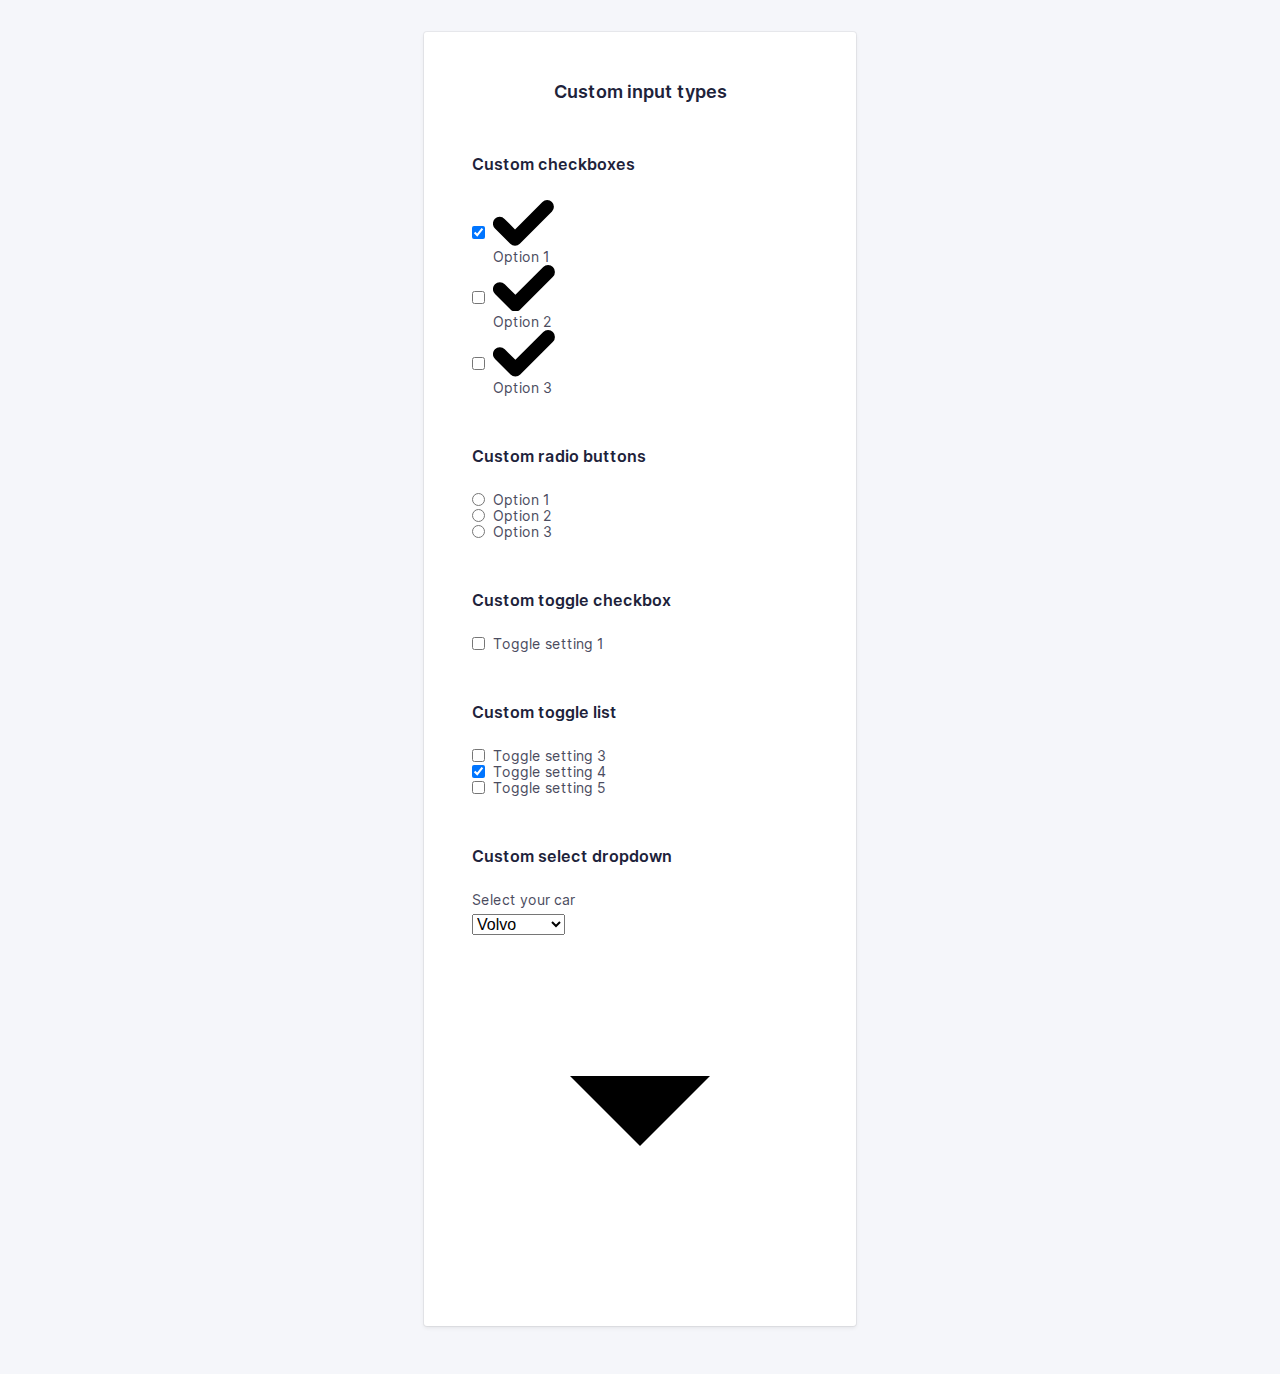
==== inputs.html @ 2630c8b0 "Initial commit" ====
<!doctype html>
<html lang="en">
    <head>
        <meta charset="utf-8">
        <meta http-equiv="x-ua-compatible" content="ie=edge">
        <title>Blockport - Custom input types</title>
        <meta name="description" content="This is my HTML5 boilerplate.">
        <meta name="viewport" content="width=device-width, initial-scale=1.0">
        <meta name="msapplication-TileColor" content="#3385FF">
        <meta name="theme-color" content="#3385FF">

        <link rel="apple-touch-icon" sizes="180x180" href="apple-touch-icon.png">
        <link rel="icon" type="image/png" sizes="32x32" href="favicon-32x32.png">
        <link rel="icon" type="image/png" sizes="16x16" href="favicon-16x16.png">
        <link rel="manifest" href="site.webmanifest">
        <link rel="mask-icon" href="safari-pinned-tab.svg" color="#3385FF">

        <link rel="stylesheet" href="css/normalize.css">
        <link rel="stylesheet" href="css/screen.css">
        <script type="text/javascript">
            function togglePassword() {
                var passwordInput = document.querySelector(".js-password-input");

                if (passwordInput.type === "password") {
                    passwordInput.type = "text";
                } else {
                    passwordInput.type = "password";
                }
            }
        </script>
    </head>
    <body>
        <section class="o-row o-row--lg o-row--login o-row--beta">
            <div class="o-container u-max-width-xs">
                <form class="c-card" action="#">
                    <div class="c-card__body">
                        <h2 class="c-card__title">
                            Custom input types
                        </h2>
                        <div class="o-section">
                            <!-- Custom checkboxes -->
                            <h5>
                                Custom checkboxes
                            </h5>
                            <ul class="o-list c-option-list">
                                <li class="c-form-field c-form-field--option c-option-list__item">
                                    <input class="c-option c-option--hidden" type="checkbox" id="checkbox1" checked>
                                    <label class="c-label c-label--option c-custom-option" for="checkbox1">
                                        <span class="c-custom-option__fake-input c-custom-option__fake-input--checkbox">
                                            <svg class="c-custom-option__symbol" xmlns="http://www.w3.org/2000/svg" viewBox="0 0 9 6.75">
                                                <path d="M4.75,9.5a1,1,0,0,1-.707-.293l-2.25-2.25A1,1,0,1,1,3.207,5.543L4.75,7.086,8.793,3.043a1,1,0,0,1,1.414,1.414l-4.75,4.75A1,1,0,0,1,4.75,9.5" transform="translate(-1.5 -2.75)"/>
                                            </svg>
                                        </span>
                                        Option 1
                                    </label>
                                </li>
                                <li class="c-form-field c-form-field--option c-option-list__item">
                                    <input class="c-option c-option--hidden" type="checkbox" id="checkbox2">
                                    <label class="c-label c-label--option c-custom-option" for="checkbox2">
                                        <span class="c-custom-option__fake-input c-custom-option__fake-input--checkbox">
                                            <svg class="c-custom-option__symbol" xmlns="http://www.w3.org/2000/svg" viewBox="0 0 9 6.75">
                                                <path d="M4.75,9.5a1,1,0,0,1-.707-.293l-2.25-2.25A1,1,0,1,1,3.207,5.543L4.75,7.086,8.793,3.043a1,1,0,0,1,1.414,1.414l-4.75,4.75A1,1,0,0,1,4.75,9.5" transform="translate(-1.5 -2.75)"/>
                                            </svg>
                                        </span>
                                        Option 2
                                    </label>
                                </li>
                                <li class="c-form-field c-form-field--option c-option-list__item">
                                    <input class="c-option c-option--hidden" type="checkbox" id="checkbox3">
                                    <label class="c-label c-label--option c-custom-option" for="checkbox3">
                                        <span class="c-custom-option__fake-input c-custom-option__fake-input--checkbox">
                                            <svg class="c-custom-option__symbol" xmlns="http://www.w3.org/2000/svg" viewBox="0 0 9 6.75">
                                                <path d="M4.75,9.5a1,1,0,0,1-.707-.293l-2.25-2.25A1,1,0,1,1,3.207,5.543L4.75,7.086,8.793,3.043a1,1,0,0,1,1.414,1.414l-4.75,4.75A1,1,0,0,1,4.75,9.5" transform="translate(-1.5 -2.75)"/>
                                            </svg>
                                        </span>
                                        Option 3
                                    </label>
                                </li>
                            </ul>
                        </div>
                        <div class="o-section">
                            <!-- Custom radio buttons -->
                            <h5>
                                Custom radio buttons
                            </h5>
                            <ul class="o-list c-option-list">
                                <li class="c-form-field c-form-field--option c-option-list__item">
                                    <input class="c-option c-option--hidden" type="radio" name="radios" id="radio1">
                                    <label class="c-label c-label--option c-custom-option" for="radio1">
                                        <span class="c-custom-option__fake-input c-custom-option__fake-input--radio">
                                            <span class="c-custom-option__symbol"></span>
                                        </span>
                                        Option 1
                                    </label>
                                </li>
                                <li class="c-form-field c-form-field--option c-option-list__item">
                                    <input class="c-option c-option--hidden" type="radio" name="radios" id="radio2">
                                    <label class="c-label c-label--option c-custom-option" for="radio2">
                                        <span class="c-custom-option__fake-input c-custom-option__fake-input--radio">
                                            <span class="c-custom-option__symbol"></span>
                                        </span>
                                        Option 2
                                    </label>
                                </li>
                                <li class="c-form-field c-form-field--option c-option-list__item">
                                    <input class="c-option c-option--hidden" type="radio" name="radios" id="radio3">
                                    <label class="c-label c-label--option c-custom-option" for="radio3">
                                        <span class="c-custom-option__fake-input c-custom-option__fake-input--radio">
                                            <span class="c-custom-option__symbol"></span>
                                        </span>
                                        Option 3
                                    </label>
                                </li>
                            </ul>
                        </div>
                        <div class="o-section">
                            <!-- Custom toggle checkboxes -->
                            <h5>
                                Custom toggle checkbox
                            </h5>
                            <p class="c-form-field c-form-field--option">
                                <input class="c-option c-option--hidden" type="checkbox" id="toggle1">
                                <label class="c-label c-label--option c-custom-toggle" for="toggle1">
                                    <span class="c-custom-toggle__fake-input">
                                    </span>
                                    Toggle setting 1
                                </label>
                            </p>
                        </div>
                        <div class="o-section">
                            <h5>
                                Custom toggle list
                            </h5>
                            <ul class="o-list c-toggle-list">
                                <li class="c-form-field c-form-field--option c-toggle-list__item">
                                    <input class="c-option c-option--hidden" type="checkbox" id="toggle3">
                                    <label class="c-label c-label--option c-custom-toggle c-custom-toggle--inverted" for="toggle3">
                                        <span class="c-custom-toggle__fake-input">
                                        </span>
                                        Toggle setting 3
                                    </label>
                                </li>
                                <li class="c-form-field c-form-field--option c-toggle-list__item">
                                    <input class="c-option c-option--hidden" type="checkbox" id="toggle4" checked>
                                    <label class="c-label c-label--option c-custom-toggle c-custom-toggle--inverted" for="toggle4">
                                        <span class="c-custom-toggle__fake-input">
                                        </span>
                                        Toggle setting 4
                                    </label>
                                </li>
                                <li class="c-form-field c-form-field--option c-toggle-list__item">
                                    <input class="c-option c-option--hidden" type="checkbox" id="toggle5">
                                    <label class="c-label c-label--option c-custom-toggle c-custom-toggle--inverted" for="toggle5">
                                        <span class="c-custom-toggle__fake-input">
                                        </span>
                                        Toggle setting 5
                                    </label>
                                </li>
                            </ul>
                        </div>
                        <div class="o-section">
                            <!-- Custom select -->
                            <h5>
                                Custom select dropdown
                            </h5>
                            <p class="c-form-field">
                                <label class="c-label" for="select1">
                                    Select your car
                                </label>
                                <span class="c-custom-select">
                                    <select class="c-custom-select__input" class="" name="select1" id="select1">
                                        <option value="volvo">Volvo</option>
                                        <option value="saab">Saab</option>
                                        <option value="mercedes">Mercedes</option>
                                        <option value="audi">Audi</option>
                                    </select>
                                    <svg class="c-custom-select__symbol" xmlns="http://www.w3.org/2000/svg" viewBox="0 0 24 24">
                                        <path d="M7,10l5,5,5-5Z"/>
                                    </svg>
                                </span>
                            </p>
                        </div>
                    </div>
                </form>
            </div>
        </section>
    </body>
</html>
---- css/screen.css ----
/*------------------------------------*\
#FONTS
\*------------------------------------*/

@font-face {
    font-family: "Inter Web";
    font-weight: 400;
    src: url("../fonts/Inter-Regular.woff2") format("woff2")
}

@font-face {
    font-family: "Inter Web";
    font-weight: 600;
    src: url("../fonts/Inter-SemiBold.woff2") format("woff2")
}

/*------------------------------------*\
#Variables
\*------------------------------------*/

:root {
    /* colors */
    --global-color-alpha-h: 216deg;
    --global-color-alpha-s: 100%;
    --global-color-alpha-l: 60%;
    --global-color-alpha-hsl: var(--global-color-alpha-h) var(--global-color-alpha-s) var(--global-color-alpha-l);
    --global-color-alpha: hsl(var(--global-color-alpha-hsl));
    --global-color-alpha-light: hsl(var(--global-color-alpha-h) 100% 65%);
    --global-color-alpha-dark: hsl(var(--global-color-alpha-h) 80% 55%);
    --global-color-alpha-x-dark: hsl(var(--global-color-alpha-h) 65% 35%);
    --global-color-alpha-transparent: hsl(var(--global-color-alpha-hsl) / .75);
    --global-color-alpha-x-transparent: hsl(var(--global-color-alpha-hsl) / .3);

    --global-color-neutral-xxxx-light: #F5F6FA;
    --global-color-neutral-xxx-light: #E2E3E7;
    --global-color-neutral-xx-light: #caccd4;
    --global-color-neutral-x-light: #b5b6c0;
    --global-color-neutral-light: #a0a1ad;
    --global-color-neutral: #8b8c9a;
    --global-color-neutral-dark: #757787;
    --global-color-neutral-x-dark: #606274;
    --global-color-neutral-xx-dark: #4b4c60;
    --global-color-neutral-xxx-dark: #35374d;
    --global-color-neutral-xxxx-dark: #20223a;

    /* border stuff */
    --global-borderRadius: 3px;
    --global-borderWidth: 1px;

    /* transitions */
    --global-transitionTiming-alpha: .1s ease-out;

    /* Baseline settings */
    --global-baseline: 8px;
    --global-whitespace: calc(var(--global-baseline) * 3);
    /* = 24px */

    --global-whitespace-xs: calc(var(--global-baseline) / 2);
    /* = 4px */
    --global-whitespace-sm: calc(var(--global-baseline) * 1);
    /*  = 8px */
    --global-whitespace-md: calc(var(--global-baseline) * 2);
    /*  = 16px */
    --global-whitespace-lg: calc(var(--global-baseline) * 4);
    /*  = 32px */
    --global-whitespace-xl: calc(var(--global-whitespace) * 2);
    /*  = 48px */
    --global-whitespace-xxl: calc(var(--global-whitespace) * 3);
    /*  = 72px */
}

/*------------------------------------*\
#GENERIC
\*------------------------------------*/

/*
    Generic: Page
    ---
    Global page styles + universal box-sizing:
*/

html {
    line-height: 1.5;
    font-family: "Inter Web", Helvetica, arial, sans-serif;
    color: var(--global-color-neutral-xxxx-dark);
    background-color: var(--global-color-neutral-xxxx-light);
    box-sizing: border-box;
    -webkit-font-smoothing: antialiased;
    -moz-osx-font-smoothing: grayscale;
}

*,
*:before,
*:after {
    box-sizing: inherit;
}

/*
* Remove text-shadow in selection highlight:
* https://twitter.com/miketaylr/status/12228805301
*
* Customize the background color to match your design.
*/

::selection {
    background: var(--global-color-alpha);
    color: white;
    text-shadow: none;
}

/*------------------------------------*\
#Elements
\*------------------------------------*/

/*
Elements: Images
---
Default markup for images to make them responsive
*/

img {
    max-width: 100%;
    vertical-align: top;
}

/*
    Elements: typography
    ---
    Default markup for typographic elements
*/

h1,
h2,
h3 {
    font-weight: 700;
}

h1 {
    font-size: 36px;
    line-height: calc(var(--global-baseline) * 6);
    margin: 0 0 var(--global-whitespace);
}

h2 {
    font-size: 32px;
    line-height: calc(var(--global-baseline) * 5);
    margin: 0 0 var(--global-whitespace);
}

h3 {
    font-size: 26px;
    line-height: calc(var(--global-baseline) * 4);
    margin: 0 0 var(--global-whitespace);
}

h4,
h5,
h6 {
    font-size: 16px;
    font-weight: 600;
    line-height: calc(var(--global-baseline) * 3);
    margin: 0 0 var(--global-whitespace);
}

p,
ol,
ul,
dl,
table,
address,
figure {
    margin: 0 0 var(--global-whitespace);
}

ul,
ol {
    padding-left: var(--global-whitespace);
}

li ul,
li ol {
    margin-bottom: 0;
}

blockquote {
    font-style: normal;
    font-size: 23px;
    line-height: calc(var(--global-baseline) * 6);
    margin: 0 0 var(--global-whitespace);
}

blockquote * {
    font-size: inherit;
    line-height: inherit;
}

figcaption {
    font-weight: 400;
    font-size: 12px;
    line-height: calc(var(--global-baseline) * 2);
    margin-top: var(--global-whitespace-xxs);
}

hr {
    border: 0;
    height: var(--global-borderWidth);
    background: LightGrey;
    margin: 0 0 var(--global-whitespace);
}

a,
a:visited {
    transition: all var(--global-transitionTiming-alpha);
    color: var(--global-color-alpha);
    outline-color: var(--global-link-BoxShadowColor);
    outline-width: medium;
    outline-offset: 2px;
}

a:hover,
a:focus {
    color: var(--global-color-alpha-light);
}

a:active {
    color: var(--global-color-alpha-dark);
}

label,
input {
    display: block;
}

input::placeholder {
    color: var(--global-color-neutral-x-light);
}

/*------------------------------------*\
#OBJECTS
\*------------------------------------*/

/*
    Objects: Row
    ---
    Creates a horizontal row that stretches the viewport and adds padding around children
*/

.o-row {
    display: flow-root;
    position: relative;
    padding: var(--global-whitespace) var(--global-whitespace) 0;
}

.o-row--login {
    min-height: 100vh;
    display: flex;
    align-items: center;
}

/* size modifiers */

.o-row--lg {
    padding-top: var(--global-whitespace-lg);
    padding-bottom: var(--global-whitespace);
}

@media (min-width: 768px) {
    .o-row {
        padding-left: var(--global-whitespace-lg);
        padding-right: var(--global-whitespace-lg);
    }
}

/*
    Objects: Container
    ---
    Creates a horizontal container that sets de global max-width
*/

.o-container {
    margin-left: auto;
    margin-right: auto;
    max-width: 79.5em;
    /* 79.5 * 16px = 1272 */
    width: 100%;
}

/*
    Objects: section
    ---
    Creates vertical whitespace between adjacent sections inside a row
*/

.o-section {
    display: flow-root;
    position: relative;
}

.o-section+.o-section {
    padding-top: var(--global-whitespace);
}

@media (min-width: 768px) {

    .o-section--lg+.o-section--lg,
    .o-section--xl+.o-section--xl {
        padding-top: var(--global-whitespace-lg);
    }
}

@media (min-width: 992px) {
    .o-section--xl+.o-section--xl {
        padding-top: var(--global-whitespace-xxl);
    }
}

/*
    Objects: Layout
    ---
    The layout object provides us with a column-style layout system. This object
    contains the basic structural elements, but classes should be complemented
    with width utilities
*/

.o-layout {
    display: flex;
    flex-wrap: wrap;
}

.o-layout__item {
    width: 100%;
}

/* gutter modifiers, these affect o-layout__item too */

.o-layout--gutter {
    margin: 0 -12px;
}

.o-layout--gutter>.o-layout__item {
    padding: 0 12px;
}

.o-layout--gutter-sm {
    margin: 0 -6px;
}

.o-layout--gutter-sm>.o-layout__item {
    padding: 0 6px;
}

.o-layout--gutter-lg {
    margin: 0 calc(var(--global-whitespace) * -1);
}

.o-layout--gutter-lg>.o-layout__item {
    padding: 0 var(--global-whitespace);
}

.o-layout--gutter-xl {
    margin: 0 calc(var(--global-whitespace-lg) * -1);
}

.o-layout--gutter-xl>.o-layout__item {
    padding: 0 var(--global-whitespace-lg);
}

/* reverse horizontal row modifier */

.o-layout--row-reverse {
    flex-direction: row-reverse;
}

/* Horizontal alignment modifiers*/

.o-layout--justify-start {
    justify-content: flex-start;
}

.o-layout--justify-end {
    justify-content: flex-end;
}

.o-layout--justify-center {
    justify-content: center;
}

.o-layout--justify-space-around {
    justify-content: space-around;
}

.o-layout--justify-space-evenly {
    justify-content: space-evenly;
}

.o-layout--justify-space-between {
    justify-content: space-between;
}

/* Vertical alignment modifiers */

.o-layout--align-start {
    align-items: flex-start;
}

.o-layout--align-end {
    align-items: flex-end;
}

.o-layout--align-center {
    align-items: center;
}

.o-layout--align-baseline {
    align-items: baseline;
}

/* Vertical alignment modifiers that only work if there is one than one flex item */

.o-layout--align-content-start {
    align-content: start;
}

.o-layout--align-content-end {
    align-content: end;
}

.o-layout--align-content-center {
    align-content: center;
}

.o-layout--align-content-space-around {
    align-content: space-around;
}

.o-layout--align-content-space-between {
    align-content: space-between;
}

/*
    Objects: List
    ---
    Small reusable object to remove default list styling from lists
*/

.o-list {
    list-style: none;
    padding: 0;
}

/*
    Object: Button reset
    ---
    Small button reset object
*/

.o-button-reset {
    border: none;
    margin: 0;
    padding: 0;
    width: auto;
    overflow: visible;
    background: transparent;

    /* inherit font & color from ancestor */
    color: inherit;
    font: inherit;

    /* Normalize `line-height`. Cannot be changed from `normal` in Firefox 4+. */
    line-height: normal;

    /* Corrects font smoothing for webkit */
    -webkit-font-smoothing: inherit;
    -moz-osx-font-smoothing: inherit;

    /* Corrects inability to style clickable `input` types in iOS */
    -webkit-appearance: none;
}

/*
    Object: Hide accessible
    ---
    Accessibly hide any element
*/

.o-hide-accessible {
    position: absolute;
    width: 1px;
    height: 1px;
    padding: 0;
    margin: -1px;
    overflow: hidden;
    clip: rect(0, 0, 0, 0);
    border: 0;
}

/*------------------------------------*\
#COMPONENTS
\*------------------------------------*/

/*
    Component: Logo
    ---
    Website main logo
*/

.c-logo {
    height: var(--global-whitespace);
    display: flex;
    align-items: center;
    justify-content: center;
    margin-bottom: var(--global-whitespace-xl);
}

.c-logo__symbol {
    height: 100%;
}

.c-logo__path--1 {
    fill: var(--global-color-neutral-xxxx-dark);
}

.c-logo__path--2 {
    fill: var(--global-color-alpha);
}

.c-logo__path--3 {
    fill: var(--global-color-alpha-x-dark);
}

/*
    Component: Card
    ---
    Card with box shadow
*/

.c-card {
    background-color: White;
    margin-bottom: var(--global-whitespace);
    border-radius: var(--global-borderRadius);
    box-shadow: 0 0 0 var(--global-borderWidth) rgba(0, 0, 0, 0.05), 0 2px 4px rgba(0, 0, 0, .075);
    overflow: hidden;
}

/* Add padding to child for more flexibility */
.c-card__body,
.c-card__footer {
    padding: var(--global-whitespace);
}

.c-card__footer {
    text-align: center;
    border-top: var(--global-borderWidth) solid var(--global-color-neutral-xxx-light);
}

.c-card__title {
    text-align: center;
    font-size: 18px;
    line-height: calc(var(--global-baseline) * 3);
    font-weight: 600;
}

/* This allows c-card__body and __footer to have equal padding everywhere */

.c-card__body>*:last-child,
.c-card__footer>*:last-child,
.c-card__body>*:last-child>*:last-child,
.c-card__footer>*:last-child>*:last-child {
    margin-bottom: 0;
}

@media (min-width: 27em) {
    .c-card__body {
        padding: var(--global-whitespace-xl);
    }

    .c-card__title {
        margin-bottom: var(--global-whitespace-xl);
    }
}

/*
    Component: Forms
    ---
    Everything form related here
*/

.c-form-field--option {
    display: flex;
    align-items: center;
}

/*
    Component: Input
    ---
    Class to put on all input="text" like form inputs
*/

.c-input {
    -webkit-appearance: none;
    -moz-appearance: none;
    appearance: none;
    width: 100%;
    border: var(--global-borderWidth) solid var(--global-color-neutral-xxx-light);
    border-radius: var(--global-borderRadius);
    color: var(--global-color-neutral-xxxx-dark);
    background-color: White;
    font-family: inherit;
    font-size: 16px;
    line-height: calc(var(--global-baseline) * 3);
    padding: calc(var(--global-baseline) * 1.5 - var(--global-borderWidth)) var(--global-whitespace-md);
    outline: none;
    transition: border var(--global-transition-timing-alpha);
}

.c-input:hover {
    border-color: var(--global-color-neutral-xx-light);
}

.c-input:focus,
.c-input:active {
    border-color: var(--global-color-alpha);
    box-shadow: 0 0 0 3px var(--global-color-alpha-x-transparent);
}

/* option input for checkboxes and radio buttons */

.c-option {
    margin-right: var(--global-whitespace-sm);
}

/*
    Component: Label
    ---
    Class to put on all form labels
*/

.c-label {
    margin-bottom: 0;
    font-size: 14px;
    padding-bottom: var(--global-whitespace-xs);
    line-height: calc(var(--global-baseline) * 2);
    color: var(--global-color-neutral-xx-dark);
}

.c-label--option {
    padding-bottom: 0;
}

/*
    Component: Button
    ---
    Class to put on form buttons or
*/

.c-button {
    font-size: 16px;
    font-weight: 700;
    border-radius: var(--global-borderRadius);
    border: var(--global-borderWidth) solid var(--global-color-alpha-dark);
    background-color: var(--global-color-alpha);
    color: #fff;
    padding: calc(var(--global-baseline) * 1.5 - var(--global-borderWidth)) var(--global-whitespace-md);
    line-height: calc(var(--global-baseline) * 3);
    width: 100%;
    outline: none;
    transition: all var(--global-transition-timing-alpha);
}

.c-button:hover {
    background-color: var(--global-color-alpha-light);
}

.c-button:focus {
    box-shadow: 0 0 0 3px var(--global-color-alpha-x-transparent);
}

.c-button:active {
    background-color: var(--global-color-alpha-dark);
    box-shadow: none;
}

/*------------------------------------*\
#UTILITIES
\*------------------------------------*/

/*
    Utilities: color
    ---
    Utility classes to put specific colors onto elements
*/

.u-color-neutral {
    color: var(--global-color-neutral);
}

.u-color-neutral-dark {
    color: var(--global-color-neutral-dark);
}

/*
    Utilities: spacing
    ---
    Utility classes to put specific margins and paddings onto elements
*/

.u-pt-clear {
    padding-top: 0 !important;
}

.u-mb-clear {
    margin-bottom: 0 !important;
}

.u-mb-xs {
    margin-bottom: var(--global-whitespace-xs) !important;
}

.u-mb-sm {
    margin-bottom: var(--global-whitespace-sm) !important;
}

.u-mb-md {
    margin-bottom: var(--global-whitespace-md) !important;
}

.u-mb-lg {
    margin-bottom: var(--global-whitespace-lg) !important;
}

.u-mb-xl {
    margin-bottom: var(--global-whitespace-xl) !important;
}

.u-mb-xl {
    margin-bottom: var(--global-whitespace-xl) !important;
}

/*
    Utilities: max-width
    ---
    Utility classes to put specific max widths onto elements
*/

.u-max-width-xs {
    max-width: 27em !important;
}

.u-max-width-sm {
    max-width: 39em !important;
}

.u-max-width-md {
    max-width: 50em !important;
}

.u-max-width-lg {
    max-width: 63.5em !important;
}

.u-max-width-none {
    max-width: none !important;
}


/*
    Utilities: align
    ---
    Utility classes align text or components
*/

.u-align-text-center {
    text-align: center;
}

.u-align-center {
    margin: 0 auto;
}

/*
    Utilities: text
    Utility classes to create smaller or bigger test
*/

.u-text-sm {
    font-size: 14px;
}

/*
    Utility: Widths
    ---
    Utility classes to put specific widths onto elements
    Will be mostly used on o-layout__item
*/

.u-width-auto {
    width: auto !important;
}

.u-1-of-2 {
    width: 50% !important;
}

.u-1-of-3 {
    width: 33.3333333333% !important;
}

.u-2-of-3 {
    width: 66.6666666667% !important;
}

.u-1-of-4 {
    width: 25% !important;
}

.u-3-of-4 {
    width: 75% !important;
}

.u-1-of-5 {
    width: 20% !important;
}

.u-2-of-5 {
    width: 40% !important;
}

.u-3-of-5 {
    width: 60% !important;
}

.u-4-of-5 {
    width: 80% !important;
}

.u-1-of-6 {
    width: 16.6666666667% !important;
}

.u-5-of-6 {
    width: 83.3333333333% !important;
}

@media (min-width: 576px) {
    .u-1-of-2-bp1 {
        width: 50% !important;
    }

    .u-1-of-3-bp1 {
        width: 33.3333333333% !important;
    }

    .u-2-of-3-bp1 {
        width: 66.6666666667% !important;
    }

    .u-1-of-4-bp1 {
        width: 25% !important;
    }

    .u-3-of-4-bp1 {
        width: 75% !important;
    }

    .u-1-of-5-bp1 {
        width: 20% !important;
    }

    .u-2-of-5-bp1 {
        width: 40% !important;
    }

    .u-3-of-5-bp1 {
        width: 60% !important;
    }

    .u-4-of-5-bp1 {
        width: 80% !important;
    }

    .u-1-of-6-bp1 {
        width: 16.6666666667% !important;
    }

    .u-5-of-6-bp1 {
        width: 83.3333333333% !important;
    }
}

@media (min-width: 768px) {
    .u-1-of-2-bp2 {
        width: 50% !important;
    }

    .u-1-of-3-bp2 {
        width: 33.3333333333% !important;
    }

    .u-2-of-3-bp2 {
        width: 66.6666666667% !important;
    }

    .u-1-of-4-bp2 {
        width: 25% !important;
    }

    .u-3-of-4-bp2 {
        width: 75% !important;
    }

    .u-1-of-5-bp2 {
        width: 20% !important;
    }

    .u-2-of-5-bp2 {
        width: 40% !important;
    }

    .u-3-of-5-bp2 {
        width: 60% !important;
    }

    .u-4-of-5-bp2 {
        width: 80% !important;
    }

    .u-1-of-6-bp2 {
        width: 16.6666666667% !important;
    }

    .u-5-of-6-bp2 {
        width: 83.3333333333% !important;
    }
}

@media (min-width: 992px) {
    .u-1-of-2-bp3 {
        width: 50% !important;
    }

    .u-1-of-3-bp3 {
        width: 33.3333333333% !important;
    }

    .u-2-of-3-bp3 {
        width: 66.6666666667% !important;
    }

    .u-1-of-4-bp3 {
        width: 25% !important;
    }

    .u-3-of-4-bp3 {
        width: 75% !important;
    }

    .u-1-of-5-bp3 {
        width: 20% !important;
    }

    .u-2-of-5-bp3 {
        width: 40% !important;
    }

    .u-3-of-5-bp3 {
        width: 60% !important;
    }

    .u-4-of-5-bp3 {
        width: 80% !important;
    }

    .u-1-of-6-bp3 {
        width: 16.6666666667% !important;
    }

    .u-5-of-6-bp3 {
        width: 83.3333333333% !important;
    }
}

@media (min-width: 1200px) {
    .u-1-of-2-bp4 {
        width: 50% !important;
    }

    .u-1-of-3-bp4 {
        width: 33.3333333333% !important;
    }

    .u-2-of-3-bp4 {
        width: 66.6666666667% !important;
    }

    .u-1-of-4-bp4 {
        width: 25% !important;
    }

    .u-3-of-4-bp4 {
        width: 75% !important;
    }

    .u-1-of-5-bp4 {
        width: 20% !important;
    }

    .u-2-of-5-bp4 {
        width: 40% !important;
    }

    .u-3-of-5-bp4 {
        width: 60% !important;
    }

    .u-4-of-5-bp4 {
        width: 80% !important;
    }

    .u-1-of-6-bp4 {
        width: 16.6666666667% !important;
    }

    .u-5-of-6-bp4 {
        width: 83.3333333333% !important;
    }
}

/*------------------------------------*\
#MEDIA
\*------------------------------------*/

/*
    Media Queries
    ---
    EXAMPLE Media Queries for Responsive Design.
    These examples override the primary ('mobile first') styles.
    USE THEM INLINE!
*/

/* Extra small devices (portrait phones, less than 576px)
No media query since this is the default in mobile first design
*/

/* Small devices (landscape phones, 576px and up)
@media (min-width: 576px) {}
*/

/* Medium devices (tablets, 768px and up)
@media (min-width: 768px) {}
*/

/* Large devices (landscape tablets, desktops, 992px and up)
@media (min-width: 992px) {}
*/

/* Extra large devices (large desktops, 1200px and up)
@media (min-width: 1200px) {}
*/

/*
    Print styles.
    ---
    Inlined to avoid the additional HTTP request:
    http://www.phpied.com/delay-loading-your-print-css/
*/

@media print {

    *,
    *:before,
    *:after {
        background: transparent !important;
        color: #000 !important;
        /* Black prints faster:
        http://www.sanbeiji.com/archives/953 */
        box-shadow: none !important;
        text-shadow: none !important;
    }

    a,
    a:visited {
        text-decoration: underline;
    }

    a[href]:after {
        content: " (" attr(href) ")";
    }

    abbr[title]:after {
        content: " (" attr(title) ")";
    }

    /*
    * Don't show links that are fragment identifiers,
    * or use the `javascript:` pseudo protocol
    */
    a[href^="#"]:after,
    a[href^="javascript:"]:after {
        content: "";
    }

    pre {
        white-space: pre-wrap !important;
    }

    pre,
    blockquote {
        border: 1px solid #999;
        page-break-inside: avoid;
    }

    /*
    * Printing Tables:
    * http://css-discuss.incutio.com/wiki/Printing_Tables
    */
    thead {
        display: table-header-group;
    }

    tr,
    img {
        page-break-inside: avoid;
    }

    p,
    h2,
    h3 {
        orphans: 3;
        widows: 3;
    }

    h2,
    h3 {
        page-break-after: avoid;
    }
}
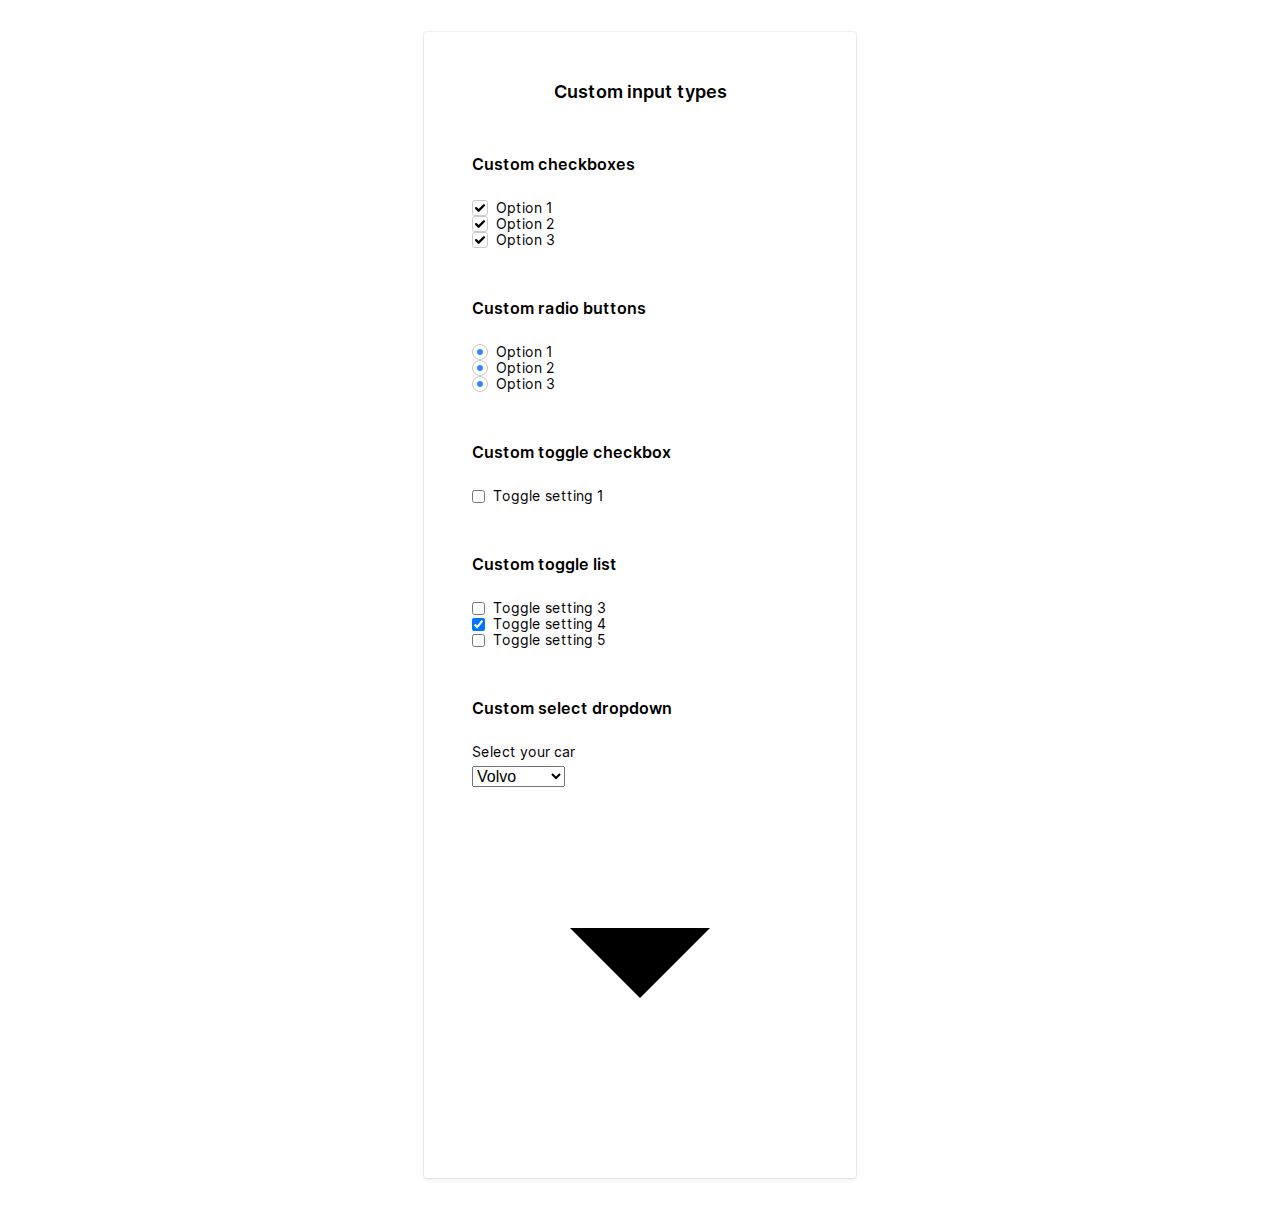
==== commit ccf2b766: "feat: component: c-custom option" ====
--- a/inputs.html
+++ b/inputs.html
@@ -44,7 +44,9 @@
                             </h5>
                             <ul class="o-list c-option-list">
                                 <li class="c-form-field c-form-field--option c-option-list__item">
-                                    <input class="c-option c-option--hidden" type="checkbox" id="checkbox1" checked>
+                                    <input class="c-option c-option--hidden o-hide-accessible" type="checkbox" id="checkbox1" checked> 
+                                    <!-- Moest je het bovende op display: none zetten zou je er niet meer kunnen naar tabben
+                                    Gebruik liever o-hide-accesible -->
                                     <label class="c-label c-label--option c-custom-option" for="checkbox1">
                                         <span class="c-custom-option__fake-input c-custom-option__fake-input--checkbox">
                                             <svg class="c-custom-option__symbol" xmlns="http://www.w3.org/2000/svg" viewBox="0 0 9 6.75">
@@ -55,7 +57,7 @@
                                     </label>
                                 </li>
                                 <li class="c-form-field c-form-field--option c-option-list__item">
-                                    <input class="c-option c-option--hidden" type="checkbox" id="checkbox2">
+                                    <input class="c-option c-option--hidden o-hide-accessible" type="checkbox" id="checkbox2">
                                     <label class="c-label c-label--option c-custom-option" for="checkbox2">
                                         <span class="c-custom-option__fake-input c-custom-option__fake-input--checkbox">
                                             <svg class="c-custom-option__symbol" xmlns="http://www.w3.org/2000/svg" viewBox="0 0 9 6.75">
@@ -66,7 +68,7 @@
                                     </label>
                                 </li>
                                 <li class="c-form-field c-form-field--option c-option-list__item">
-                                    <input class="c-option c-option--hidden" type="checkbox" id="checkbox3">
+                                    <input class="c-option c-option--hidden o-hide-accessible" type="checkbox" id="checkbox3">
                                     <label class="c-label c-label--option c-custom-option" for="checkbox3">
                                         <span class="c-custom-option__fake-input c-custom-option__fake-input--checkbox">
                                             <svg class="c-custom-option__symbol" xmlns="http://www.w3.org/2000/svg" viewBox="0 0 9 6.75">
@@ -85,7 +87,7 @@
                             </h5>
                             <ul class="o-list c-option-list">
                                 <li class="c-form-field c-form-field--option c-option-list__item">
-                                    <input class="c-option c-option--hidden" type="radio" name="radios" id="radio1">
+                                    <input class="c-option c-option--hidden o-hide-accessible" type="radio" name="radios" id="radio1">
                                     <label class="c-label c-label--option c-custom-option" for="radio1">
                                         <span class="c-custom-option__fake-input c-custom-option__fake-input--radio">
                                             <span class="c-custom-option__symbol"></span>
@@ -94,7 +96,7 @@
                                     </label>
                                 </li>
                                 <li class="c-form-field c-form-field--option c-option-list__item">
-                                    <input class="c-option c-option--hidden" type="radio" name="radios" id="radio2">
+                                    <input class="c-option c-option--hidden o-hide-accessible" type="radio" name="radios" id="radio2">
                                     <label class="c-label c-label--option c-custom-option" for="radio2">
                                         <span class="c-custom-option__fake-input c-custom-option__fake-input--radio">
                                             <span class="c-custom-option__symbol"></span>
@@ -103,7 +105,7 @@
                                     </label>
                                 </li>
                                 <li class="c-form-field c-form-field--option c-option-list__item">
-                                    <input class="c-option c-option--hidden" type="radio" name="radios" id="radio3">
+                                    <input class="c-option c-option--hidden o-hide-accessible" type="radio" name="radios" id="radio3">
                                     <label class="c-label c-label--option c-custom-option" for="radio3">
                                         <span class="c-custom-option__fake-input c-custom-option__fake-input--radio">
                                             <span class="c-custom-option__symbol"></span>
--- a/css/screen.css
+++ b/css/screen.css
@@ -31,17 +31,17 @@
     --global-color-alpha-transparent: hsl(var(--global-color-alpha-hsl) / .75);
     --global-color-alpha-x-transparent: hsl(var(--global-color-alpha-hsl) / .3);
 
-    --global-color-neutral-xxxx-light: #F5F6FA;
-    --global-color-neutral-xxx-light: #E2E3E7;
-    --global-color-neutral-xx-light: #caccd4;
-    --global-color-neutral-x-light: #b5b6c0;
-    --global-color-neutral-light: #a0a1ad;
-    --global-color-neutral: #8b8c9a;
-    --global-color-neutral-dark: #757787;
-    --global-color-neutral-x-dark: #606274;
-    --global-color-neutral-xx-dark: #4b4c60;
-    --global-color-neutral-xxx-dark: #35374d;
-    --global-color-neutral-xxxx-dark: #20223a;
+    --global-color-neutral-10: #F5F6FA;
+    --global-color-neutral-100: #E2E3E7;
+    --global-color-neutral-200: #caccd4;
+    --global-color-neutral-300: #b5b6c0;
+    --global-color-neutral-400: #a0a1ad;
+    --global-color-neutral-500: #8b8c9a;
+    --global-color-neutral-600: #757787;
+    --global-color-neutral-700: #606274;
+    --global-color-neutral-800: #4b4c60;
+    --global-color-neutral-900: #35374d;
+    --global-color-neutral-1000: #20223a;
 
     /* border stuff */
     --global-borderRadius: 3px;
@@ -67,6 +67,13 @@
     /*  = 48px */
     --global-whitespace-xxl: calc(var(--global-whitespace) * 3);
     /*  = 72px */
+
+    --global-input-backgroundColor: White;
+    --global-input-color: var(--global-color-neutral-1000);
+    --global-input-borderColor: var(--global-color-neutral-200);
+    --global-input-hover-borderColor: var(--global-color-neutral-300);
+    --global-input-focus-borderColor: var(--global-color-alpha);
+    --global-input-boxShadow: 0 0 0 3px var(--global-color-alpha-x-transparent);
 }
 
 /*------------------------------------*\
@@ -601,10 +608,10 @@
     -moz-appearance: none;
     appearance: none;
     width: 100%;
-    border: var(--global-borderWidth) solid var(--global-color-neutral-xxx-light);
+    border: var(--global-borderWidth) solid var(--global-input-borderColor);
     border-radius: var(--global-borderRadius);
-    color: var(--global-color-neutral-xxxx-dark);
-    background-color: White;
+    color: var(--global-input-color);
+    background-color: var(--global-input-backgroundColor);
     font-family: inherit;
     font-size: 16px;
     line-height: calc(var(--global-baseline) * 3);
@@ -614,19 +621,75 @@
 }
 
 .c-input:hover {
-    border-color: var(--global-color-neutral-xx-light);
+    background-color: var(--global-input-hover-borderColor);
 }
 
 .c-input:focus,
 .c-input:active {
-    border-color: var(--global-color-alpha);
-    box-shadow: 0 0 0 3px var(--global-color-alpha-x-transparent);
+    border-color: var(--global-input-focus-borderColor);
+    box-shadow: 0 0 0 3px var(--global-input-boxShadow);
 }
 
 /* option input for checkboxes and radio buttons */
 
 .c-option {
     margin-right: var(--global-whitespace-sm);
+}
+
+.c-option--hidden:checked + .c-custom-option {
+    /*
+      Do magic stuff here, for example:
+      background-color: red;
+    */
+  }
+
+.c-option--hidden:checked + .c-custom-option .c-custom-option__symbol {
+  /*
+    Do magic stuff here, for example:
+    fill: blue;
+  */
+}
+
+.c-custom-option {
+    display: flex;
+}
+
+.c-custom-option__symbol {
+    /* opacity: 0; */
+    display: block;
+}
+
+.c-custom-option__fake-input {
+    display: flex;
+    width: 16px;
+    height: 16px;
+    border: var(--global-borderWidth) solid var(--global-input-borderColor);
+    margin-right: 8px;
+}
+
+.c-custom-option__fake-input--checkbox {
+    border-radius: var(--global-borderRadius);
+}
+
+.c-custom-option__fake-input--radio {
+    border-radius: 100%;
+}
+
+.c-custom-option__fake-input--checkbox .c-custom-option__symbol {
+    /* Stuff for the checkbox icon... */
+    width: 10px;
+    height: 10px;
+    margin: auto;
+    color: var(--global-color-alpha);
+  }
+  
+.c-custom-option__fake-input--radio .c-custom-option__symbol {
+  /* Stuff for the radio button icon... */
+  width: 6px;
+  height: 6px;
+  background-color: var(--global-color-alpha);
+  margin: auto;
+  border-radius: 100%;
 }
 
 /*
@@ -680,6 +743,14 @@
     box-shadow: none;
 }
 
+/* label svg {
+    display: none;
+}
+
+.c-option--hidden:checked + label{
+    background-color: hotpink;
+} */
+
 /*------------------------------------*\
 #UTILITIES
 \*------------------------------------*/
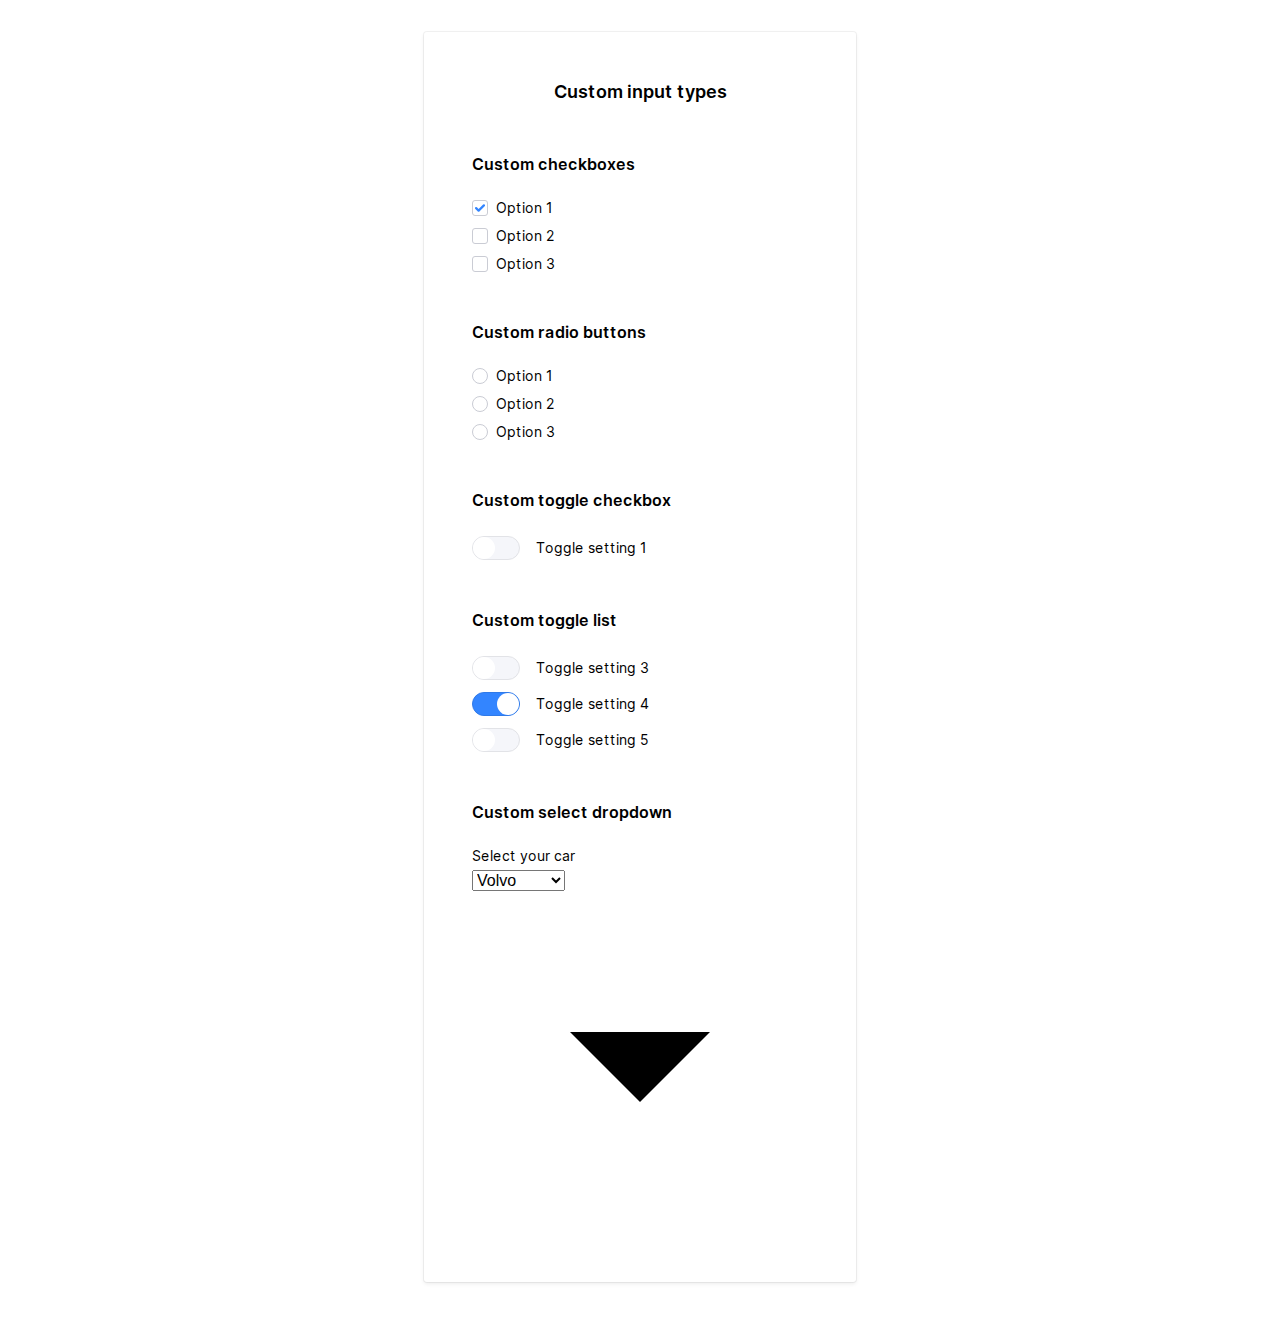
==== commit 6511e341: "feat: Component: c-toggle" ====
--- a/inputs.html
+++ b/inputs.html
@@ -121,7 +121,7 @@
                                 Custom toggle checkbox
                             </h5>
                             <p class="c-form-field c-form-field--option">
-                                <input class="c-option c-option--hidden" type="checkbox" id="toggle1">
+                                <input class="c-option c-option--hidden o-hide-accessible" type="checkbox" id="toggle1">
                                 <label class="c-label c-label--option c-custom-toggle" for="toggle1">
                                     <span class="c-custom-toggle__fake-input">
                                     </span>
@@ -135,7 +135,7 @@
                             </h5>
                             <ul class="o-list c-toggle-list">
                                 <li class="c-form-field c-form-field--option c-toggle-list__item">
-                                    <input class="c-option c-option--hidden" type="checkbox" id="toggle3">
+                                    <input class="c-option c-option--hidden o-hide-accessible" type="checkbox" id="toggle3">
                                     <label class="c-label c-label--option c-custom-toggle c-custom-toggle--inverted" for="toggle3">
                                         <span class="c-custom-toggle__fake-input">
                                         </span>
@@ -143,7 +143,7 @@
                                     </label>
                                 </li>
                                 <li class="c-form-field c-form-field--option c-toggle-list__item">
-                                    <input class="c-option c-option--hidden" type="checkbox" id="toggle4" checked>
+                                    <input class="c-option c-option--hidden o-hide-accessible" type="checkbox" id="toggle4" checked>
                                     <label class="c-label c-label--option c-custom-toggle c-custom-toggle--inverted" for="toggle4">
                                         <span class="c-custom-toggle__fake-input">
                                         </span>
@@ -151,7 +151,7 @@
                                     </label>
                                 </li>
                                 <li class="c-form-field c-form-field--option c-toggle-list__item">
-                                    <input class="c-option c-option--hidden" type="checkbox" id="toggle5">
+                                    <input class="c-option c-option--hidden o-hide-accessible" type="checkbox" id="toggle5">
                                     <label class="c-label c-label--option c-custom-toggle c-custom-toggle--inverted" for="toggle5">
                                         <span class="c-custom-toggle__fake-input">
                                         </span>
--- a/css/screen.css
+++ b/css/screen.css
@@ -72,8 +72,16 @@
     --global-input-color: var(--global-color-neutral-1000);
     --global-input-borderColor: var(--global-color-neutral-200);
     --global-input-hover-borderColor: var(--global-color-neutral-300);
-    --global-input-focus-borderColor: var(--global-color-alpha);
+    --global-input-focus-borderColor: #81ADF0;
     --global-input-boxShadow: 0 0 0 3px var(--global-color-alpha-x-transparent);
+
+    --global-input-transition:  all 100ms cubic-bezier(0.250, 0.970, 0.895, 0.310); /* custom */
+    --global-input-timing-function: cubic-bezier(0.250, 0.970, 0.895, 0.310); /* custom */
+
+    --focus-shadow-color: #3385FF30;
+    --focus-shadow: 0 0 0 3px var(--focus-shadow-color);
+    
+    --transition-alpha: .2s linear;
 }
 
 /*------------------------------------*\
@@ -636,35 +644,53 @@
     margin-right: var(--global-whitespace-sm);
 }
 
-.c-option--hidden:checked + .c-custom-option {
-    /*
-      Do magic stuff here, for example:
-      background-color: red;
-    */
+.c-option-list {
+    margin-bottom: var(--global-whitespace);
+}
+
+.c-option-list__item {
+    margin-bottom: calc(var(--global-baseline) * 1.5);
+}
+
+.c-option--hidden:focus-visible + .c-custom-option .c-custom-option__fake-input {
+    border-color: 1px solid var(--global-input-focus-borderColor);
+    box-shadow: var(--focus-shadow);
   }
 
-.c-option--hidden:checked + .c-custom-option .c-custom-option__symbol {
-  /*
-    Do magic stuff here, for example:
-    fill: blue;
-  */
-}
-
+  
 .c-custom-option {
     display: flex;
+    --custom-option-borderColor: var(--global-input-borderColor);
+    --custom-option-focus-borderColor: var(--global-input-focus-borderColor);
+    --custom-option-hover-borderColor: var(--global-input-hover-borderColor);
 }
 
 .c-custom-option__symbol {
-    /* opacity: 0; */
+    opacity: 0;
     display: block;
+}
+
+.c-custom-option:hover {
+    --custom-option-borderColor: var(--custom-option-hover-borderColor);
+  }
+
+.c-option--hidden:checked + .c-custom-option .c-custom-option__symbol {
+    transition: 2s;
+    transition: var(--global-input-transition);
+    transition-timing-function: var(--global-input-timing-function); /* custom */
+    opacity: 1;
 }
 
 .c-custom-option__fake-input {
     display: flex;
     width: 16px;
     height: 16px;
-    border: var(--global-borderWidth) solid var(--global-input-borderColor);
+    border: var(--global-borderWidth) solid var(--custom-option-borderColor);
     margin-right: 8px;
+}
+
+.c-custom-option__fake-input:hover {
+    border-color: var(--custom-option-borderColor);
 }
 
 .c-custom-option__fake-input--checkbox {
@@ -680,7 +706,7 @@
     width: 10px;
     height: 10px;
     margin: auto;
-    color: var(--global-color-alpha);
+    fill: var(--global-color-alpha);
   }
   
 .c-custom-option__fake-input--radio .c-custom-option__symbol {
@@ -690,6 +716,73 @@
   background-color: var(--global-color-alpha);
   margin: auto;
   border-radius: 100%;
+}
+
+.c-custom-toggle {
+    display: flex;
+    align-items: center;
+}
+
+.c-custom-toggle__fake-input {
+    display: block;
+    border: 1px solid #E2E3E7;
+    background-color: #F5F6FA;
+    border-radius: 24px;
+    width: 48px;
+    height: 24px;
+    margin-right: var(--global-whitespace-md);
+}
+
+.c-custom-toggle__fake-input::after {
+    content: "";
+    display: flex;
+    border-radius: 100%;
+    background-color: #fff;
+    /* border: 1px solid var(--global-color-neutral-100); */
+    /* box-shadow: 0 0 5px 2px var(--global-color-neutral-10); */
+    width: 22px;
+    height: 22px;
+}
+
+.c-option--hidden:checked + .c-custom-toggle .c-custom-toggle__fake-input{
+    background-color: var(--global-color-alpha);
+    border-color: var(--global-color-alpha-dark);
+    /* box-shadow: none; */
+}
+
+.c-option--hidden + .c-custom-toggle .c-custom-toggle__fake-input::after{
+    transition: all var(--transition-alpha);
+}
+
+.c-option--hidden:checked + .c-custom-toggle .c-custom-toggle__fake-input::after{
+    transform: translate(24px, 0);
+}
+
+.c-option--hidden:active + .c-custom-toggle .c-custom-toggle__fake-input::after {
+    width: 28px;
+    border-radius: 12px;
+}
+
+/* NEEDS FIX: ONLY WORKS ONCE */
+
+.c-option--hidden:active:checked + .c-custom-toggle .c-custom-toggle__fake-input::after {
+    width: 28px;
+    border-radius: 12px;
+    transform: translate(18px, 0);
+}
+
+.c-toggle-list {
+    margin-bottom: var(--global-whitespace);
+}
+
+.c-toggle-list__item {
+    margin-bottom: calc(var(--global-baseline) * 1.5);
+}
+
+.c-option--hidden:focus-visible + .c-custom-toggle .c-custom-toggle__fake-input{
+    border-color: var(--global-color-alpha-dark);
+    box-shadow: 0 0 0 3px #3385FF40;
+    transition: all var(--transition-alpha);
 }
 
 /*
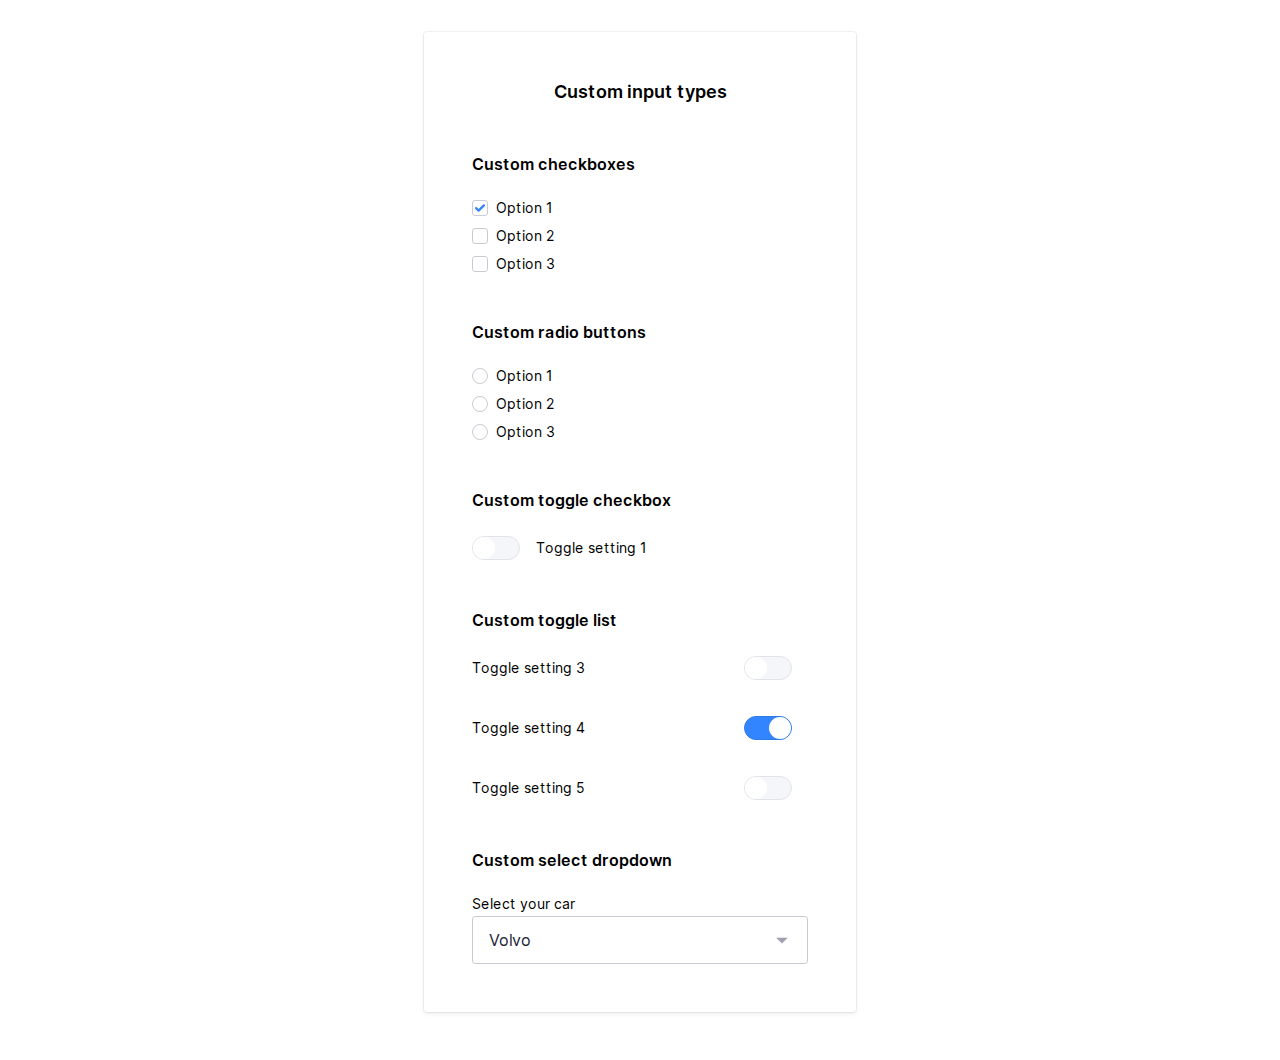
==== commit 4e00b3f8: "feat: Custom select" ====
--- a/inputs.html
+++ b/inputs.html
@@ -170,7 +170,7 @@
                                     Select your car
                                 </label>
                                 <span class="c-custom-select">
-                                    <select class="c-custom-select__input" class="" name="select1" id="select1">
+                                    <select class="c-custom-select__input c-input" class="" name="select1" id="select1">
                                         <option value="volvo">Volvo</option>
                                         <option value="saab">Saab</option>
                                         <option value="mercedes">Mercedes</option>
--- a/css/screen.css
+++ b/css/screen.css
@@ -785,6 +785,44 @@
     transition: all var(--transition-alpha);
 }
 
+.c-toggle-list__item + .c-toggle-list__item {
+    padding-top: var(--global-whitespace);
+}
+
+.c-toggle-list__item {
+    display: block;
+}
+
+.c-custom-toggle--inverted {
+    display: flex;
+    justify-content: space-between;
+    flex-direction: row-reverse;
+    margin-right: 0px;
+}
+
+.c-custom-select {
+    display: block;
+}
+
+.c-custom-select__input {
+    width: 336px;
+    height: 48px;
+}
+
+.c-custom-select__input:hover, .c-custom-select__input:focus, .c-custom-select__input:active {
+    background-color: white;
+}
+
+.c-custom-select__symbol {
+    position: absolute;
+    left: 296px;
+    bottom: 10px;
+    z-index: 10;
+    fill: var(--global-color-neutral-400);
+    width: 28px;
+    pointer-events: none;
+}
+
 /*
     Component: Label
     ---
